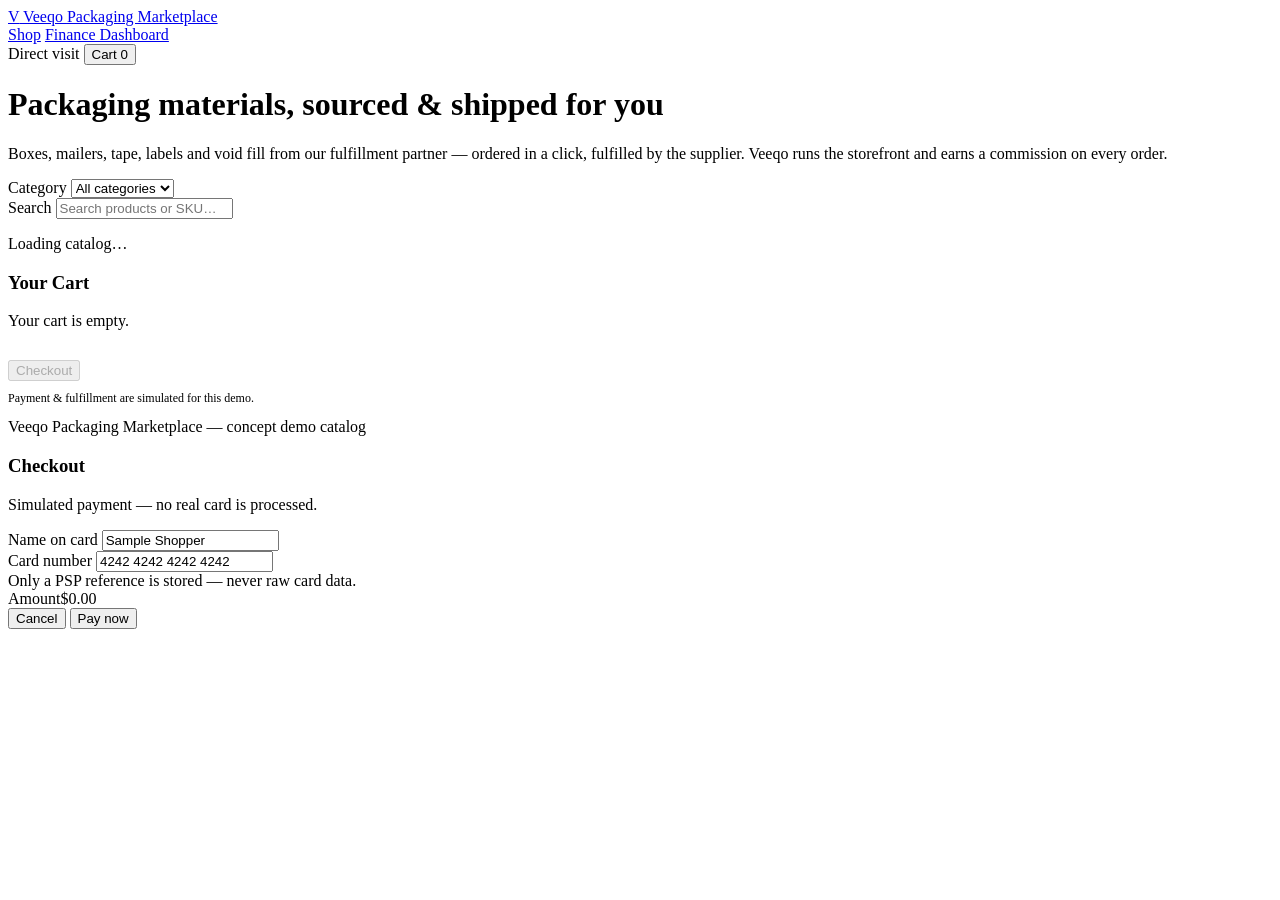
==== index.html @ 35f93835 "Add storefront pages, JS modules, catalog, Chrome extension, specs, verify script" ====
<!DOCTYPE html>
<html lang="en">
<head>
  <meta charset="UTF-8" />
  <meta name="viewport" content="width=device-width, initial-scale=1.0" />
  <title>Veeqo Packaging Marketplace</title>
  <link rel="stylesheet" href="css/styles.css" />
</head>
<body>
  <header class="vq-header">
    <div class="vq-header__inner">
      <a class="vq-logo" href="index.html">
        <span class="vq-logo__mark">V</span>
        <span>Veeqo <span class="vq-logo__sub">Packaging Marketplace</span></span>
      </a>
      <nav class="vq-nav">
        <a href="index.html" class="active">Shop</a>
        <a href="dashboard.html">Finance Dashboard</a>
      </nav>
      <div class="vq-header__spacer"></div>
      <span id="attrBadge" class="vq-attr-badge is-direct">Direct visit</span>
      <button class="vq-cart-pill" id="cartToggle">
        <span>Cart</span>
        <span class="vq-cart-pill__count" id="cartCount">0</span>
      </button>
    </div>
  </header>

  <main class="vq-main">
    <div class="vq-hero">
      <h1>Packaging materials, sourced &amp; shipped for you</h1>
      <p>Boxes, mailers, tape, labels and void fill from our fulfillment partner — ordered in a click, fulfilled by the supplier. Veeqo runs the storefront and earns a commission on every order.</p>
    </div>

    <div class="vq-controls">
      <div class="vq-field">
        <label for="catFilter">Category</label>
        <select id="catFilter"><option value="">All categories</option></select>
      </div>
      <div class="vq-field" style="flex:1; min-width:200px;">
        <label for="searchBox">Search</label>
        <input id="searchBox" type="text" placeholder="Search products or SKU…" />
      </div>
    </div>

    <div class="vq-layout">
      <section>
        <div class="vq-grid" id="grid"><p class="vq-empty">Loading catalog…</p></div>
      </section>

      <aside>
        <div class="vq-panel">
          <h3>Your Cart</h3>
          <div id="cartLines"><p class="vq-empty">Your cart is empty.</p></div>
          <div class="vq-totals" id="cartTotals" style="display:none;">
            <div class="row"><span class="muted">Subtotal</span><span id="tSubtotal">$0.00</span></div>
            <div class="row"><span class="muted">Shipping</span><span id="tShipping">$0.00</span></div>
            <div class="row"><span class="muted">Tax (8.25%)</span><span id="tTax">$0.00</span></div>
            <div class="row grand"><span>Order total</span><span id="tOrderValue">$0.00</span></div>
          </div>
          <button class="vq-btn vq-btn--primary vq-btn--block" id="checkoutBtn" style="margin-top:14px;" disabled>Checkout</button>
          <p class="vq-empty" style="margin-top:10px; font-size:12px;">Payment &amp; fulfillment are simulated for this demo.</p>
        </div>
      </aside>
    </div>
  </main>

  <footer class="vq-footer">
    <div class="vq-footer__inner">
      <span>Veeqo Packaging Marketplace — concept demo</span>
      <span class="vq-tag" id="syncInfo">catalog</span>
    </div>
  </footer>

  <div class="vq-modal-overlay" id="checkoutModal">
    <div class="vq-modal">
      <div class="vq-modal__head">
        <h3>Checkout</h3>
        <p>Simulated payment — no real card is processed.</p>
      </div>
      <div class="vq-modal__body">
        <div class="vq-field">
          <label>Name on card</label>
          <input type="text" id="ccName" value="Sample Shopper" />
        </div>
        <div class="vq-field">
          <label>Card number</label>
          <input type="text" id="ccNum" value="4242 4242 4242 4242" />
          <div class="hint">Only a PSP reference is stored — never raw card data.</div>
        </div>
        <div class="vq-totals">
          <div class="row grand"><span>Amount</span><span id="payAmount">$0.00</span></div>
        </div>
      </div>
      <div class="vq-modal__foot">
        <button class="vq-btn vq-btn--ghost" id="cancelCheckout">Cancel</button>
        <button class="vq-btn vq-btn--primary" id="payBtn" style="flex:1;">Pay now</button>
      </div>
    </div>
  </div>

  <div class="vq-toast" id="toast"></div>

  <script src="js/attribution.js"></script>
  <script src="js/catalog.js"></script>
  <script src="js/commission.js"></script>
  <script src="js/cart.js"></script>
  <script src="js/order.js"></script>
  <script src="js/storefront.js"></script>
</body>
</html>
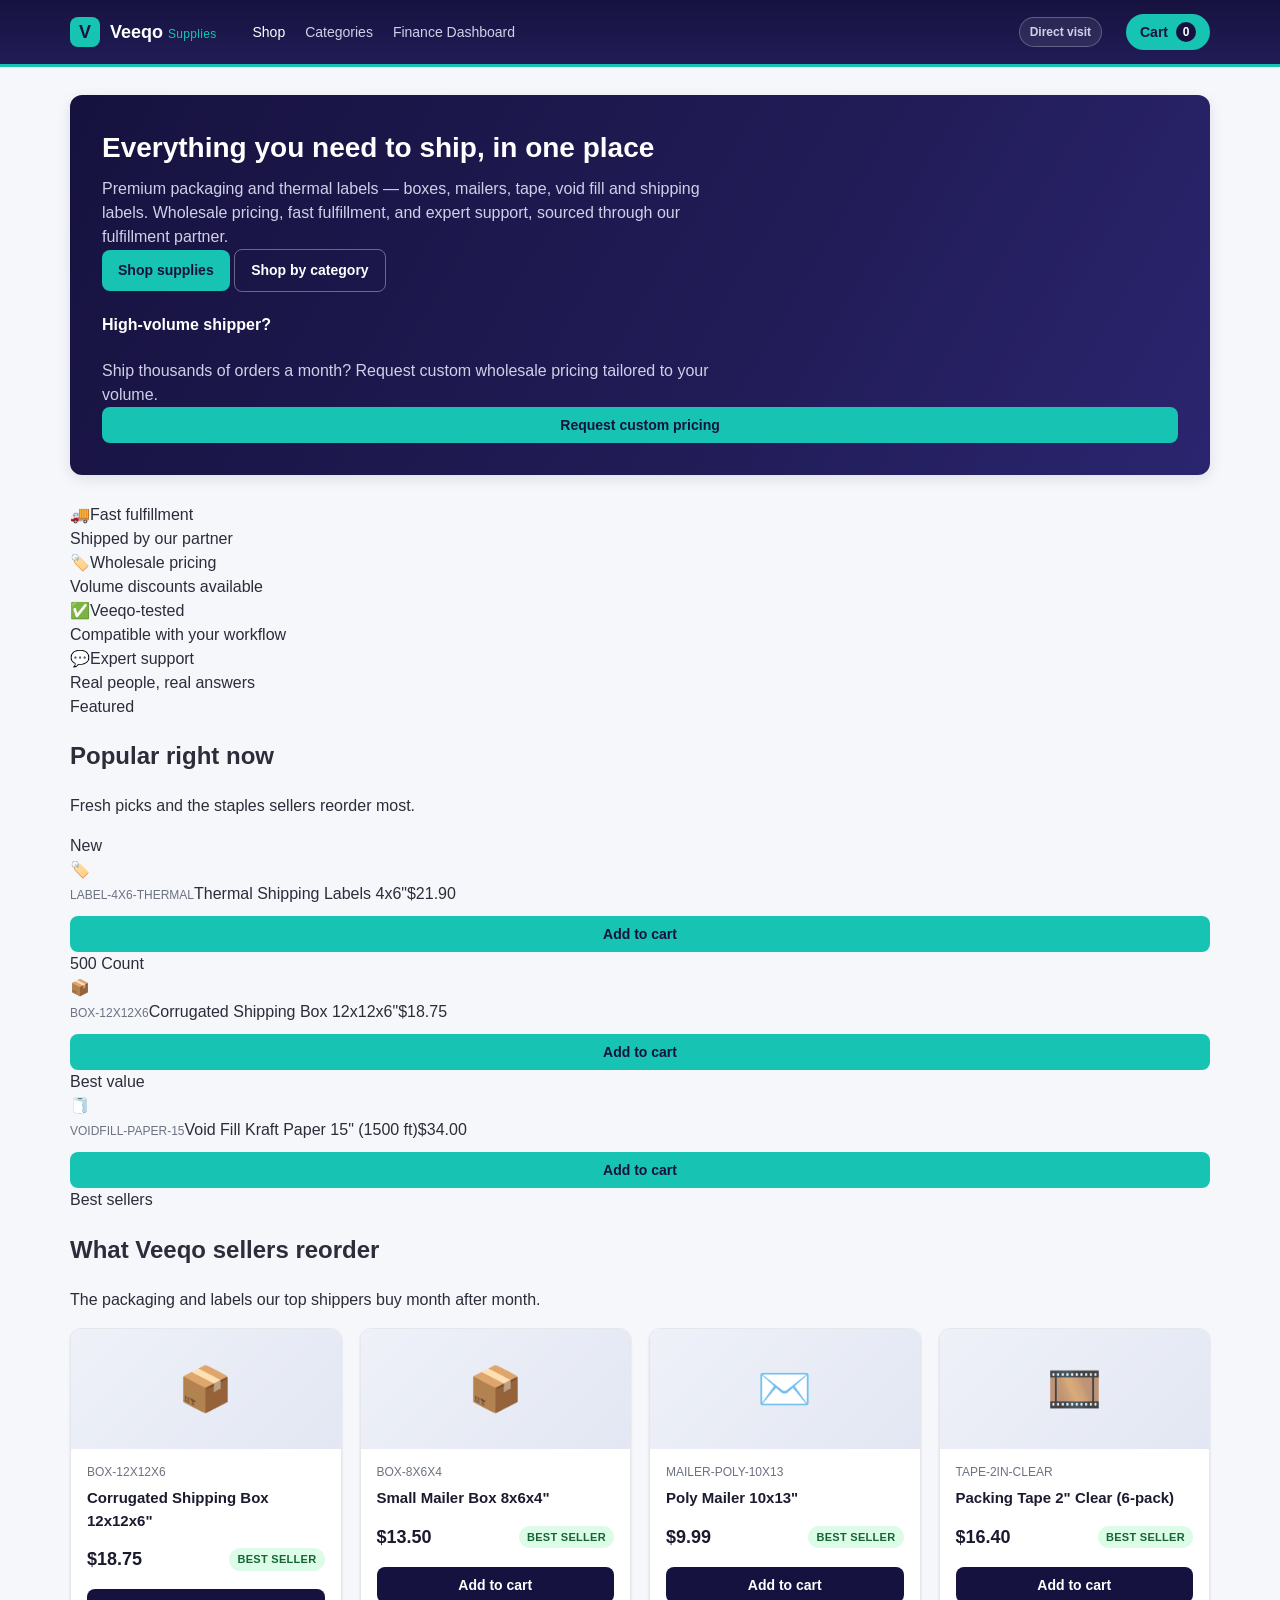
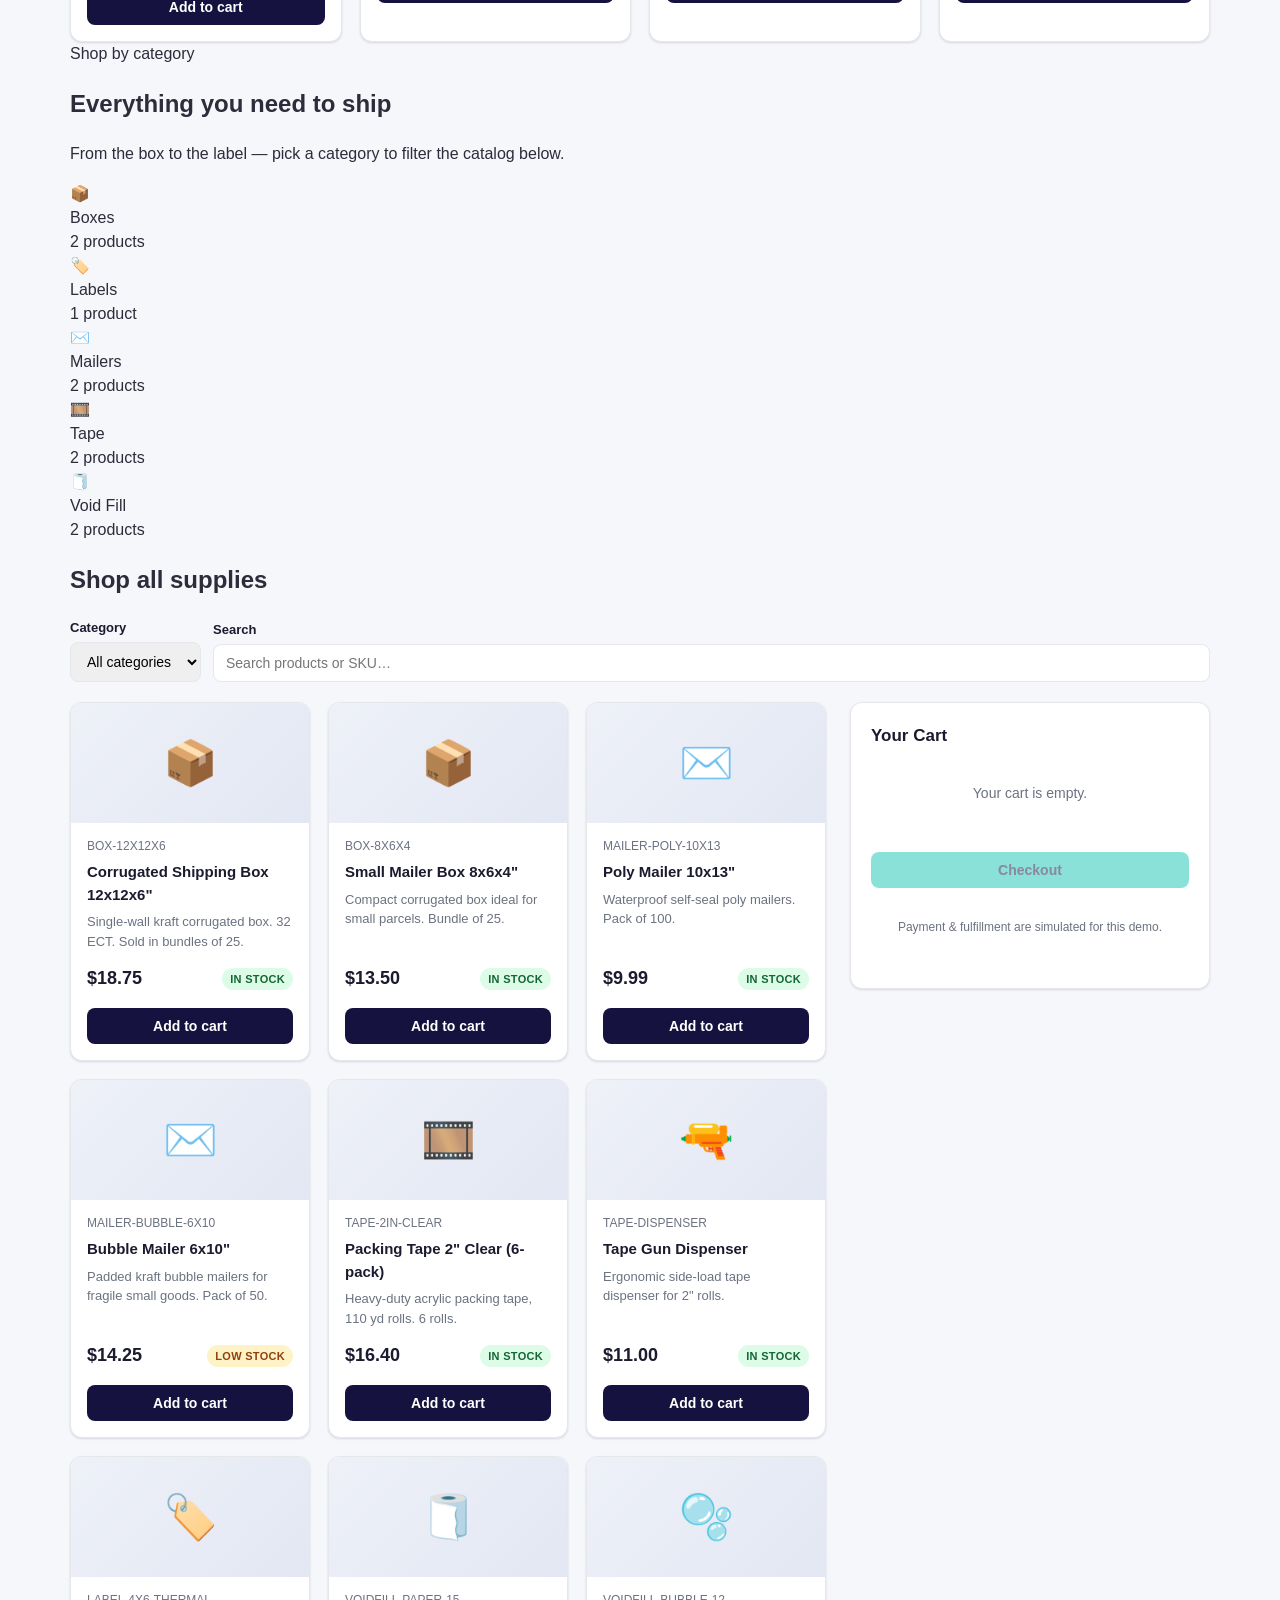
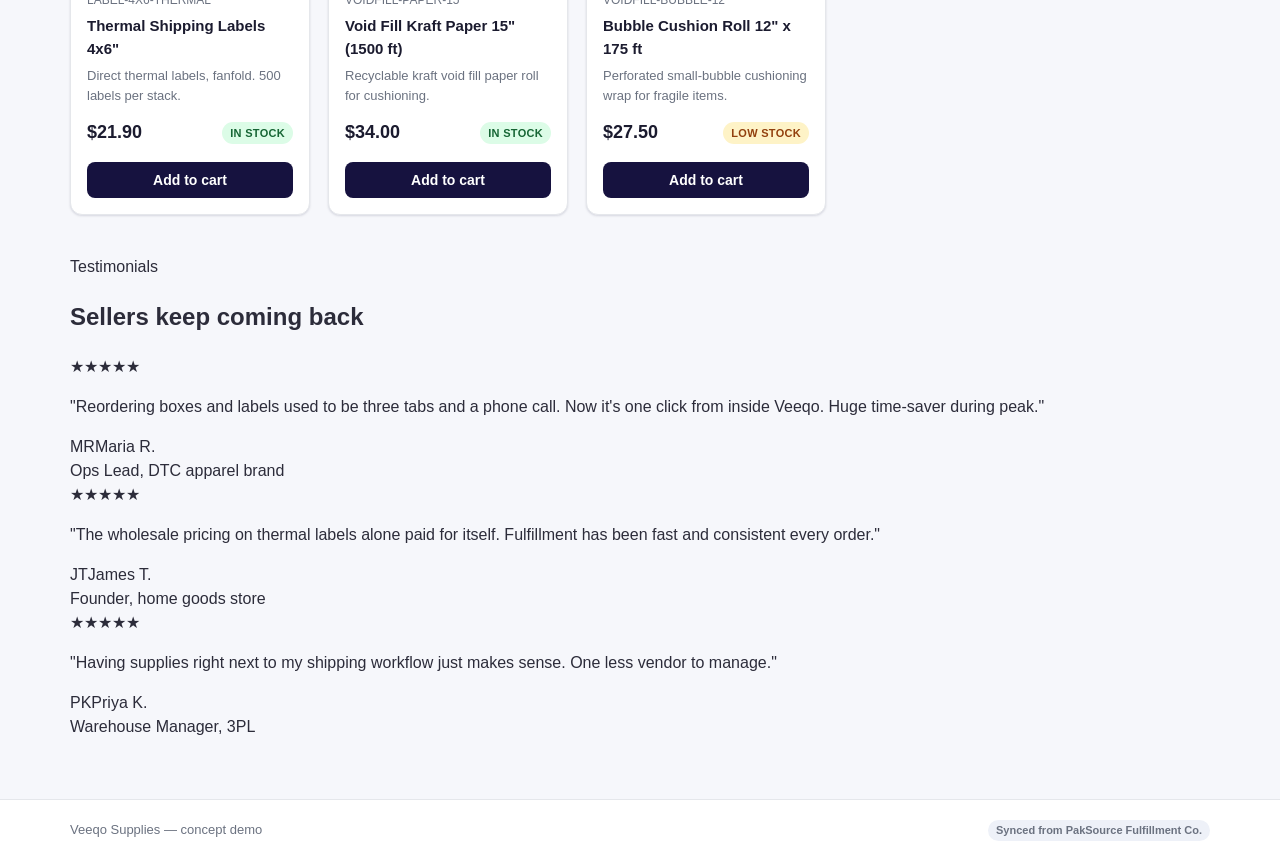
==== commit 98d90be7: "Restyle storefront landing to ShipStation-supplies format (Veeqo branding): hero + custom-pricing ca" ====
--- a/index.html
+++ b/index.html
@@ -3,7 +3,7 @@
 <head>
   <meta charset="UTF-8" />
   <meta name="viewport" content="width=device-width, initial-scale=1.0" />
-  <title>Veeqo Packaging Marketplace</title>
+  <title>Veeqo Supplies — Packaging &amp; Labels</title>
   <link rel="stylesheet" href="css/styles.css" />
 </head>
 <body>
@@ -11,10 +11,11 @@
     <div class="vq-header__inner">
       <a class="vq-logo" href="index.html">
         <span class="vq-logo__mark">V</span>
-        <span>Veeqo <span class="vq-logo__sub">Packaging Marketplace</span></span>
+        <span>Veeqo <span class="vq-logo__sub">Supplies</span></span>
       </a>
       <nav class="vq-nav">
         <a href="index.html" class="active">Shop</a>
+        <a href="#categories">Categories</a>
         <a href="dashboard.html">Finance Dashboard</a>
       </nav>
       <div class="vq-header__spacer"></div>
@@ -27,51 +28,135 @@
   </header>
 
   <main class="vq-main">
-    <div class="vq-hero">
-      <h1>Packaging materials, sourced &amp; shipped for you</h1>
-      <p>Boxes, mailers, tape, labels and void fill from our fulfillment partner — ordered in a click, fulfilled by the supplier. Veeqo runs the storefront and earns a commission on every order.</p>
-    </div>
 
-    <div class="vq-controls">
-      <div class="vq-field">
-        <label for="catFilter">Category</label>
-        <select id="catFilter"><option value="">All categories</option></select>
+    <!-- HERO -->
+    <div class="vq-hero vq-hero--lg">
+      <div>
+        <h1>Everything you need to ship, in one place</h1>
+        <p>Premium packaging and thermal labels — boxes, mailers, tape, void fill and shipping labels. Wholesale pricing, fast fulfillment, and expert support, sourced through our fulfillment partner.</p>
+        <div class="vq-hero__ctas">
+          <a class="vq-btn vq-btn--primary" href="#shop">Shop supplies</a>
+          <a class="vq-btn vq-btn--ghost" href="#categories" style="color:#fff; border-color:rgba(255,255,255,0.35);">Shop by category</a>
+        </div>
       </div>
-      <div class="vq-field" style="flex:1; min-width:200px;">
-        <label for="searchBox">Search</label>
-        <input id="searchBox" type="text" placeholder="Search products or SKU…" />
+      <div class="vq-hero__callout">
+        <h4>High-volume shipper?</h4>
+        <p>Ship thousands of orders a month? Request custom wholesale pricing tailored to your volume.</p>
+        <button class="vq-btn vq-btn--primary vq-btn--block" id="customPricingBtn">Request custom pricing</button>
       </div>
     </div>
 
-    <div class="vq-layout">
-      <section>
-        <div class="vq-grid" id="grid"><p class="vq-empty">Loading catalog…</p></div>
-      </section>
+    <!-- TRUST BAR -->
+    <div class="vq-trustbar">
+      <div class="vq-trust"><span class="vq-trust__icon">🚚</span><span><span class="vq-trust__t">Fast fulfillment</span><br><span class="vq-trust__s">Shipped by our partner</span></span></div>
+      <div class="vq-trust"><span class="vq-trust__icon">🏷️</span><span><span class="vq-trust__t">Wholesale pricing</span><br><span class="vq-trust__s">Volume discounts available</span></span></div>
+      <div class="vq-trust"><span class="vq-trust__icon">✅</span><span><span class="vq-trust__t">Veeqo-tested</span><br><span class="vq-trust__s">Compatible with your workflow</span></span></div>
+      <div class="vq-trust"><span class="vq-trust__icon">💬</span><span><span class="vq-trust__t">Expert support</span><br><span class="vq-trust__s">Real people, real answers</span></span></div>
+    </div>
 
-      <aside>
-        <div class="vq-panel">
-          <h3>Your Cart</h3>
-          <div id="cartLines"><p class="vq-empty">Your cart is empty.</p></div>
-          <div class="vq-totals" id="cartTotals" style="display:none;">
-            <div class="row"><span class="muted">Subtotal</span><span id="tSubtotal">$0.00</span></div>
-            <div class="row"><span class="muted">Shipping</span><span id="tShipping">$0.00</span></div>
-            <div class="row"><span class="muted">Tax (8.25%)</span><span id="tTax">$0.00</span></div>
-            <div class="row grand"><span>Order total</span><span id="tOrderValue">$0.00</span></div>
+    <!-- FEATURED -->
+    <section class="vq-section">
+      <div class="vq-section__head">
+        <div class="vq-section__eyebrow">Featured</div>
+        <h2 class="vq-section__title">Popular right now</h2>
+        <p class="vq-section__sub">Fresh picks and the staples sellers reorder most.</p>
+      </div>
+      <div class="vq-featured" id="featured"><p class="vq-empty">Loading…</p></div>
+    </section>
+
+    <!-- BEST SELLERS -->
+    <section class="vq-section">
+      <div class="vq-section__head">
+        <div class="vq-section__eyebrow">Best sellers</div>
+        <h2 class="vq-section__title">What Veeqo sellers reorder</h2>
+        <p class="vq-section__sub">The packaging and labels our top shippers buy month after month.</p>
+      </div>
+      <div class="vq-grid" id="bestsellers"><p class="vq-empty">Loading…</p></div>
+    </section>
+
+    <!-- SHOP BY CATEGORY -->
+    <section class="vq-section" id="categories">
+      <div class="vq-section__head">
+        <div class="vq-section__eyebrow">Shop by category</div>
+        <h2 class="vq-section__title">Everything you need to ship</h2>
+        <p class="vq-section__sub">From the box to the label — pick a category to filter the catalog below.</p>
+      </div>
+      <div class="vq-cats" id="catTiles"></div>
+    </section>
+
+    <!-- SHOP (full catalog + cart) -->
+    <section id="shop">
+      <div class="vq-section__head">
+        <h2 class="vq-section__title">Shop all supplies</h2>
+      </div>
+      <div class="vq-controls">
+        <div class="vq-field">
+          <label for="catFilter">Category</label>
+          <select id="catFilter"><option value="">All categories</option></select>
+        </div>
+        <div class="vq-field" style="flex:1; min-width:200px;">
+          <label for="searchBox">Search</label>
+          <input id="searchBox" type="text" placeholder="Search products or SKU…" />
+        </div>
+      </div>
+
+      <div class="vq-layout">
+        <section>
+          <div class="vq-grid" id="grid"><p class="vq-empty">Loading catalog…</p></div>
+        </section>
+
+        <aside>
+          <div class="vq-panel">
+            <h3>Your Cart</h3>
+            <div id="cartLines"><p class="vq-empty">Your cart is empty.</p></div>
+            <div class="vq-totals" id="cartTotals" style="display:none;">
+              <div class="row"><span class="muted">Subtotal</span><span id="tSubtotal">$0.00</span></div>
+              <div class="row"><span class="muted">Shipping</span><span id="tShipping">$0.00</span></div>
+              <div class="row"><span class="muted">Tax (8.25%)</span><span id="tTax">$0.00</span></div>
+              <div class="row grand"><span>Order total</span><span id="tOrderValue">$0.00</span></div>
+            </div>
+            <button class="vq-btn vq-btn--primary vq-btn--block" id="checkoutBtn" style="margin-top:14px;" disabled>Checkout</button>
+            <p class="vq-empty" style="margin-top:10px; font-size:12px;">Payment &amp; fulfillment are simulated for this demo.</p>
           </div>
-          <button class="vq-btn vq-btn--primary vq-btn--block" id="checkoutBtn" style="margin-top:14px;" disabled>Checkout</button>
-          <p class="vq-empty" style="margin-top:10px; font-size:12px;">Payment &amp; fulfillment are simulated for this demo.</p>
+        </aside>
+      </div>
+    </section>
+
+    <!-- TESTIMONIALS -->
+    <section class="vq-section" style="margin-top:40px;">
+      <div class="vq-section__head">
+        <div class="vq-section__eyebrow">Testimonials</div>
+        <h2 class="vq-section__title">Sellers keep coming back</h2>
+      </div>
+      <div class="vq-testimonials">
+        <div class="vq-quote">
+          <div class="vq-quote__stars">★★★★★</div>
+          <p class="vq-quote__text">"Reordering boxes and labels used to be three tabs and a phone call. Now it's one click from inside Veeqo. Huge time-saver during peak."</p>
+          <div class="vq-quote__who"><span class="vq-quote__avatar">MR</span><span><span class="vq-quote__name">Maria R.</span><br><span class="vq-quote__role">Ops Lead, DTC apparel brand</span></span></div>
         </div>
-      </aside>
-    </div>
+        <div class="vq-quote">
+          <div class="vq-quote__stars">★★★★★</div>
+          <p class="vq-quote__text">"The wholesale pricing on thermal labels alone paid for itself. Fulfillment has been fast and consistent every order."</p>
+          <div class="vq-quote__who"><span class="vq-quote__avatar">JT</span><span><span class="vq-quote__name">James T.</span><br><span class="vq-quote__role">Founder, home goods store</span></span></div>
+        </div>
+        <div class="vq-quote">
+          <div class="vq-quote__stars">★★★★★</div>
+          <p class="vq-quote__text">"Having supplies right next to my shipping workflow just makes sense. One less vendor to manage."</p>
+          <div class="vq-quote__who"><span class="vq-quote__avatar">PK</span><span><span class="vq-quote__name">Priya K.</span><br><span class="vq-quote__role">Warehouse Manager, 3PL</span></span></div>
+        </div>
+      </div>
+    </section>
+
   </main>
 
   <footer class="vq-footer">
     <div class="vq-footer__inner">
-      <span>Veeqo Packaging Marketplace — concept demo</span>
+      <span>Veeqo Supplies — concept demo</span>
       <span class="vq-tag" id="syncInfo">catalog</span>
     </div>
   </footer>
 
+  <!-- Checkout modal -->
   <div class="vq-modal-overlay" id="checkoutModal">
     <div class="vq-modal">
       <div class="vq-modal__head">
--- a/css/styles.css
+++ b/css/styles.css
@@ -0,0 +1,185 @@
+/* ============================================================
+   Veeqo Packaging Marketplace — shared styles
+   ============================================================ */
+
+:root {
+  --vq-navy: #16123f;
+  --vq-navy-2: #211c56;
+  --vq-teal: #17c3b2;
+  --vq-teal-dark: #0fa596;
+  --vq-blue: #3d5afe;
+  --vq-ink: #1b1b2f;
+  --vq-body: #2c2c3a;
+  --vq-muted: #6b7280;
+  --vq-line: #e5e7eb;
+  --vq-bg: #f6f7fb;
+  --vq-card: #ffffff;
+  --vq-success: #16a34a;
+  --vq-warn: #d97706;
+  --vq-danger: #dc2626;
+  --radius: 12px;
+  --radius-sm: 8px;
+  --shadow-sm: 0 1px 2px rgba(16, 18, 45, 0.06), 0 1px 3px rgba(16, 18, 45, 0.08);
+  --shadow-md: 0 4px 14px rgba(16, 18, 45, 0.10);
+  --maxw: 1180px;
+  --font: "Segoe UI", -apple-system, BlinkMacSystemFont, Roboto, Helvetica, Arial, sans-serif;
+}
+
+* { box-sizing: border-box; }
+
+html, body {
+  margin: 0; padding: 0;
+  font-family: var(--font);
+  color: var(--vq-body);
+  background: var(--vq-bg);
+  line-height: 1.5;
+}
+
+a { color: var(--vq-blue); text-decoration: none; }
+a:hover { text-decoration: underline; }
+
+.vq-header {
+  background: linear-gradient(180deg, var(--vq-navy) 0%, var(--vq-navy-2) 100%);
+  color: #fff;
+  border-bottom: 3px solid var(--vq-teal);
+}
+.vq-header__inner {
+  max-width: var(--maxw); margin: 0 auto; padding: 0 20px; height: 64px;
+  display: flex; align-items: center; gap: 24px;
+}
+.vq-logo { display: flex; align-items: center; gap: 10px; font-weight: 700; font-size: 18px; color: #fff; }
+.vq-logo:hover { text-decoration: none; }
+.vq-logo__mark { width: 30px; height: 30px; border-radius: 8px; background: var(--vq-teal); display: grid; place-items: center; color: var(--vq-navy); font-weight: 800; }
+.vq-logo__sub { font-weight: 400; font-size: 12px; color: var(--vq-teal); letter-spacing: 0.3px; }
+.vq-nav { display: flex; gap: 20px; margin-left: 12px; }
+.vq-nav a { color: #cfd0e8; font-size: 14px; font-weight: 500; padding: 6px 0; }
+.vq-nav a:hover, .vq-nav a.active { color: #fff; text-decoration: none; }
+.vq-header__spacer { flex: 1; }
+
+.vq-attr-badge {
+  display: inline-flex; align-items: center; gap: 6px;
+  background: rgba(23, 195, 178, 0.15); border: 1px solid rgba(23, 195, 178, 0.5);
+  color: var(--vq-teal); padding: 5px 10px; border-radius: 999px; font-size: 12px; font-weight: 600;
+}
+.vq-attr-badge.is-direct { background: rgba(255,255,255,0.08); border-color: rgba(255,255,255,0.25); color: #cfd0e8; }
+
+.vq-cart-pill {
+  display: inline-flex; align-items: center; gap: 8px;
+  background: var(--vq-teal); color: var(--vq-navy); font-weight: 700;
+  padding: 8px 14px; border-radius: 999px; cursor: pointer; border: none; font-size: 14px;
+}
+.vq-cart-pill:hover { background: var(--vq-teal-dark); }
+.vq-cart-pill__count { background: var(--vq-navy); color: #fff; border-radius: 999px; min-width: 20px; height: 20px; display: grid; place-items: center; font-size: 12px; padding: 0 5px; }
+
+.vq-main { max-width: var(--maxw); margin: 0 auto; padding: 28px 20px 60px; }
+.vq-page-title { font-size: 26px; color: var(--vq-ink); margin: 0 0 4px; }
+.vq-page-sub { color: var(--vq-muted); margin: 0 0 24px; font-size: 15px; }
+
+.vq-hero {
+  background: linear-gradient(120deg, var(--vq-navy) 0%, var(--vq-navy-2) 60%, #2b2570 100%);
+  color: #fff; border-radius: var(--radius); padding: 32px; margin-bottom: 28px; box-shadow: var(--shadow-md);
+}
+.vq-hero h1 { margin: 0 0 8px; font-size: 28px; }
+.vq-hero p { margin: 0; color: #cfd0e8; max-width: 640px; }
+
+.vq-layout { display: grid; grid-template-columns: 1fr 360px; gap: 24px; align-items: start; }
+@media (max-width: 900px) { .vq-layout { grid-template-columns: 1fr; } }
+.vq-grid { display: grid; grid-template-columns: repeat(auto-fill, minmax(240px, 1fr)); gap: 18px; }
+
+.vq-card { background: var(--vq-card); border: 1px solid var(--vq-line); border-radius: var(--radius); box-shadow: var(--shadow-sm); overflow: hidden; display: flex; flex-direction: column; }
+.vq-card__media { height: 120px; background: linear-gradient(135deg, #eef1f8, #e3e7f3); display: grid; place-items: center; font-size: 44px; }
+.vq-card__body { padding: 14px 16px 16px; display: flex; flex-direction: column; gap: 6px; flex: 1; }
+.vq-card__name { font-weight: 600; color: var(--vq-ink); font-size: 15px; }
+.vq-card__sku { font-size: 12px; color: var(--vq-muted); }
+.vq-card__desc { font-size: 13px; color: var(--vq-muted); flex: 1; }
+.vq-card__row { display: flex; align-items: center; justify-content: space-between; margin-top: 8px; }
+.vq-price { font-size: 18px; font-weight: 700; color: var(--vq-ink); }
+
+.vq-stock { font-size: 11px; font-weight: 700; padding: 3px 8px; border-radius: 999px; text-transform: uppercase; letter-spacing: 0.3px; }
+.vq-stock.in { background: #dcfce7; color: #166534; }
+.vq-stock.low { background: #fef3c7; color: #92400e; }
+.vq-stock.out { background: #fee2e2; color: #991b1b; }
+
+.vq-btn {
+  display: inline-flex; align-items: center; justify-content: center; gap: 8px;
+  border: none; border-radius: var(--radius-sm); padding: 10px 16px; font-size: 14px; font-weight: 600;
+  cursor: pointer; font-family: var(--font); transition: background 0.12s ease, opacity 0.12s ease;
+}
+.vq-btn--primary { background: var(--vq-teal); color: var(--vq-navy); }
+.vq-btn--primary:hover { background: var(--vq-teal-dark); }
+.vq-btn--dark { background: var(--vq-navy); color: #fff; }
+.vq-btn--dark:hover { background: var(--vq-navy-2); }
+.vq-btn--ghost { background: transparent; color: var(--vq-blue); border: 1px solid var(--vq-line); }
+.vq-btn--ghost:hover { background: #f1f3fb; }
+.vq-btn--block { width: 100%; }
+.vq-btn:disabled { opacity: 0.5; cursor: not-allowed; }
+
+.vq-panel { background: var(--vq-card); border: 1px solid var(--vq-line); border-radius: var(--radius); box-shadow: var(--shadow-sm); padding: 20px; position: sticky; top: 20px; }
+.vq-panel h3 { margin: 0 0 14px; color: var(--vq-ink); font-size: 17px; }
+
+.vq-line { display: flex; align-items: center; gap: 10px; padding: 10px 0; border-bottom: 1px solid var(--vq-line); }
+.vq-line__name { flex: 1; font-size: 14px; }
+.vq-line__name small { display: block; color: var(--vq-muted); font-size: 12px; }
+.vq-qty { display: flex; align-items: center; gap: 6px; }
+.vq-qty button { width: 26px; height: 26px; border-radius: 6px; border: 1px solid var(--vq-line); background: #fff; cursor: pointer; font-weight: 700; color: var(--vq-ink); }
+.vq-qty button:hover { background: #f1f3fb; }
+.vq-qty input { width: 42px; text-align: center; border: 1px solid var(--vq-line); border-radius: 6px; height: 26px; font-size: 13px; }
+.vq-line__total { font-weight: 600; min-width: 68px; text-align: right; }
+.vq-line__rm { background: none; border: none; color: var(--vq-danger); cursor: pointer; font-size: 16px; line-height: 1; }
+
+.vq-totals { margin-top: 14px; font-size: 14px; }
+.vq-totals .row { display: flex; justify-content: space-between; padding: 4px 0; }
+.vq-totals .row.grand { border-top: 2px solid var(--vq-line); margin-top: 8px; padding-top: 10px; font-size: 17px; font-weight: 700; color: var(--vq-ink); }
+.vq-totals .muted { color: var(--vq-muted); }
+
+.vq-empty { text-align: center; color: var(--vq-muted); padding: 20px 0; font-size: 14px; }
+
+.vq-toast {
+  position: fixed; bottom: 24px; right: 24px; background: var(--vq-navy); color: #fff;
+  padding: 12px 18px; border-radius: var(--radius-sm); box-shadow: var(--shadow-md); font-size: 14px;
+  opacity: 0; transform: translateY(10px); transition: opacity 0.2s, transform 0.2s;
+  pointer-events: none; z-index: 999; border-left: 3px solid var(--vq-teal);
+}
+.vq-toast.show { opacity: 1; transform: translateY(0); }
+
+.vq-modal-overlay { position: fixed; inset: 0; background: rgba(22, 18, 63, 0.55); display: none; align-items: center; justify-content: center; padding: 20px; z-index: 1000; }
+.vq-modal-overlay.show { display: flex; }
+.vq-modal { background: #fff; border-radius: var(--radius); max-width: 460px; width: 100%; box-shadow: var(--shadow-md); overflow: hidden; }
+.vq-modal__head { background: var(--vq-navy); color: #fff; padding: 18px 22px; }
+.vq-modal__head h3 { margin: 0; font-size: 18px; }
+.vq-modal__head p { margin: 4px 0 0; color: #cfd0e8; font-size: 13px; }
+.vq-modal__body { padding: 22px; }
+.vq-field { margin-bottom: 14px; }
+.vq-field label { display: block; font-size: 13px; font-weight: 600; color: var(--vq-ink); margin-bottom: 5px; }
+.vq-field input, .vq-field select { width: 100%; padding: 10px 12px; border: 1px solid var(--vq-line); border-radius: var(--radius-sm); font-size: 14px; font-family: var(--font); }
+.vq-field .hint { font-size: 12px; color: var(--vq-muted); margin-top: 4px; }
+.vq-modal__foot { padding: 0 22px 22px; display: flex; gap: 10px; }
+
+.vq-table-wrap { overflow-x: auto; background: #fff; border: 1px solid var(--vq-line); border-radius: var(--radius); box-shadow: var(--shadow-sm); }
+.vq-table { width: 100%; border-collapse: collapse; font-size: 14px; }
+.vq-table th, .vq-table td { padding: 12px 14px; text-align: left; border-bottom: 1px solid var(--vq-line); }
+.vq-table th { background: #f9fafc; color: var(--vq-muted); font-size: 12px; text-transform: uppercase; letter-spacing: 0.3px; }
+.vq-table td.num, .vq-table th.num { text-align: right; font-variant-numeric: tabular-nums; }
+.vq-table tr:last-child td { border-bottom: none; }
+.vq-table .reversed { color: var(--vq-danger); }
+
+.vq-stats { display: grid; grid-template-columns: repeat(auto-fit, minmax(190px, 1fr)); gap: 16px; margin-bottom: 24px; }
+.vq-stat { background: #fff; border: 1px solid var(--vq-line); border-radius: var(--radius); padding: 18px 20px; box-shadow: var(--shadow-sm); }
+.vq-stat__label { font-size: 12px; color: var(--vq-muted); text-transform: uppercase; letter-spacing: 0.4px; font-weight: 600; }
+.vq-stat__value { font-size: 26px; font-weight: 700; color: var(--vq-ink); margin-top: 6px; font-variant-numeric: tabular-nums; }
+.vq-stat__value.teal { color: var(--vq-teal-dark); }
+.vq-stat.accent { background: linear-gradient(135deg, var(--vq-navy), var(--vq-navy-2)); border: none; }
+.vq-stat.accent .vq-stat__label { color: var(--vq-teal); }
+.vq-stat.accent .vq-stat__value { color: #fff; }
+
+.vq-controls { display: flex; flex-wrap: wrap; gap: 12px; align-items: end; margin-bottom: 20px; }
+.vq-controls .vq-field { margin: 0; }
+
+.vq-recon { border-radius: var(--radius-sm); padding: 12px 16px; font-size: 14px; margin-bottom: 20px; font-weight: 600; }
+.vq-recon.ok { background: #dcfce7; color: #166534; border: 1px solid #86efac; }
+.vq-recon.bad { background: #fee2e2; color: #991b1b; border: 1px solid #fca5a5; }
+
+.vq-footer { border-top: 1px solid var(--vq-line); background: #fff; color: var(--vq-muted); font-size: 13px; }
+.vq-footer__inner { max-width: var(--maxw); margin: 0 auto; padding: 20px; display: flex; justify-content: space-between; flex-wrap: wrap; gap: 8px; }
+
+.vq-tag { display:inline-block; background:#eef1f8; color:var(--vq-muted); font-size:11px; font-weight:600; padding:2px 8px; border-radius:999px; }
